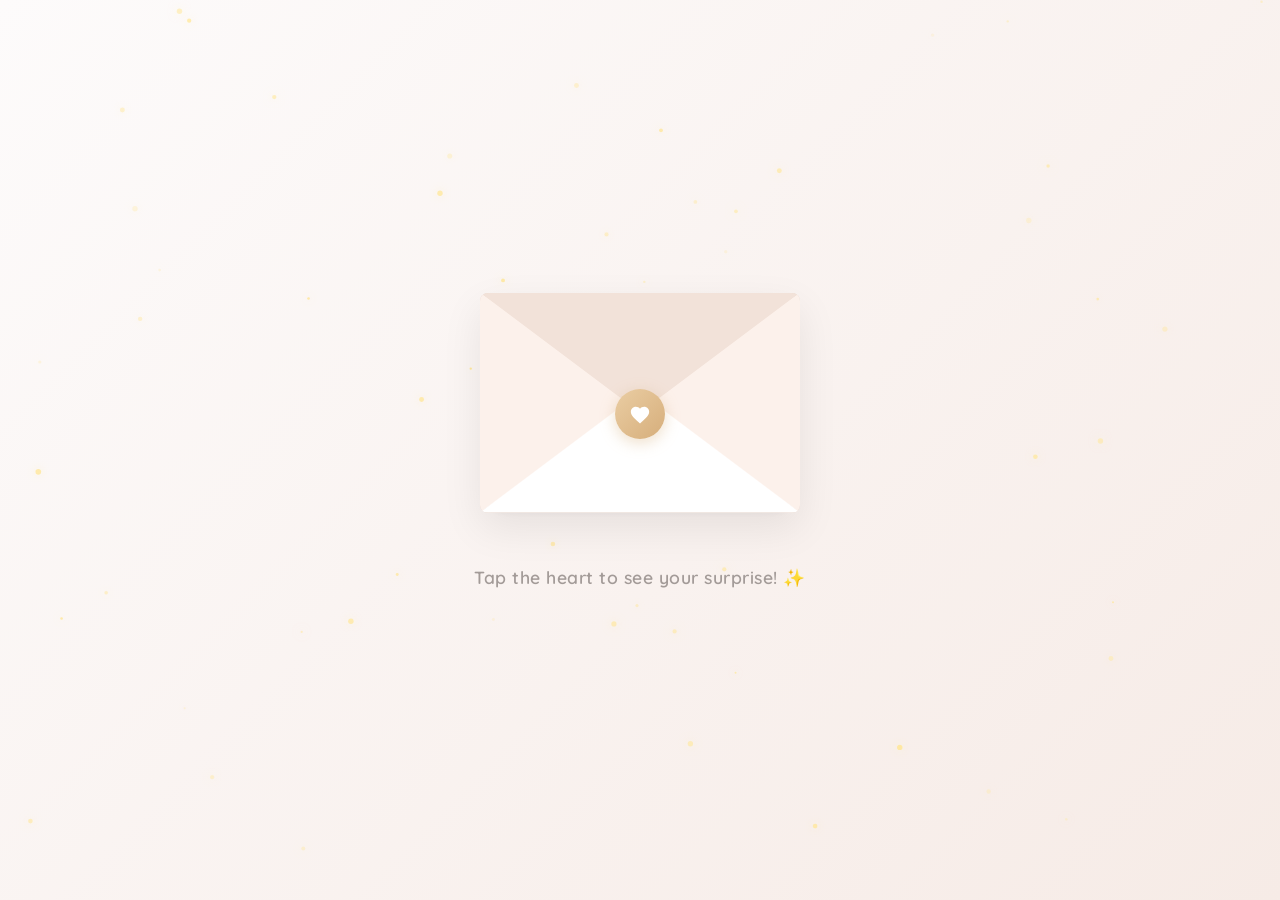
==== index.html @ c35f1fdc "Add files via upload" ====
<!DOCTYPE html>
<html lang="en">

<head>
    <meta charset="UTF-8">
    <meta name="viewport" content="width=device-width, initial-scale=1.0">
    <title>For You, Putta ❤️</title>
    <link rel="stylesheet" href="style.css">
    <link
        href="https://fonts.googleapis.com/css2?family=Dancing+Script:wght@700&family=Quicksand:wght@400;600;700&display=swap"
        rel="stylesheet">
</head>

<body>
    <canvas id="fireflies"></canvas>
    <div class="container">
        <div class="envelope-wrapper" id="envelope">
            <div class="envelope">
                <div class="flap"></div>
                <div class="pocket-left"></div>
                <div class="pocket-right"></div>
                <div class="pocket-bottom"></div>
                <div class="letter">
                    <div class="text">
                        <h1>Happy Mother's Day,<br>Putta ❤️</h1>
                        <p>You might not be my actual mom, but you sure act like one! 🙄</p>
                        <p>From scolding me for no reason, to taking care of my health (while still scolding me for not
                            listening), to stubbornly never listening to anything I say...</p>
                        <p>You really have the "Mom" role down perfectly.</p>
                        <div class="divider"></div>
                        <p>Jokes aside, thank you for always looking out for me and caring so much. I appreciate you,
                            Putta. ❤️</p>
                        <p class="ps">P.S. There's a little surprise coming your way soon! ❤️</p>
                    </div>
                </div>
                <div class="heart" id="heart">
                    <svg viewBox="0 0 24 24" fill="white">
                        <path
                            d="M12 21.35l-1.45-1.32C5.4 15.36 2 12.28 2 8.5 2 5.42 4.42 3 7.5 3c1.74 0 3.41.81 4.5 2.09C13.09 3.81 14.76 3 16.5 3 19.58 3 22 5.42 22 8.5c0 3.78-3.4 6.86-8.55 11.54L12 21.35z" />
                    </svg>
                </div>
            </div>
        </div>
        <p class="instruction">Tap the heart to see your surprise! ✨</p>
    </div>

    <canvas id="confetti"></canvas>

    <script src="script.js"></script>
</body>

</html>
---- style.css ----
* {
    margin: 0;
    padding: 0;
    box-sizing: border-box;
}

body {
    background: linear-gradient(135deg, #fdfbfb 0%, #f6ebe6 100%);
    height: 100vh;
    display: flex;
    justify-content: center;
    align-items: center;
    font-family: 'Quicksand', sans-serif;
    overflow: hidden;
}



.container {
    position: relative;
    display: flex;
    flex-direction: column;
    align-items: center;
    z-index: 10;
}

.envelope-wrapper {
    position: relative;
    width: 320px;
    height: 220px;
    cursor: pointer;
    transition: transform 0.3s cubic-bezier(0.175, 0.885, 0.32, 1.275);
    animation: dropIn 1s cubic-bezier(0.175, 0.885, 0.32, 1.275) forwards;
    transform: translateY(-80px) scale(0.9);
    opacity: 0;
    transform-style: preserve-3d;
}

@keyframes dropIn {
    to { transform: translateY(0) scale(1); opacity: 1; }
}

.envelope-wrapper:hover {
    transform: translateY(-5px);
}

.envelope {
    position: relative;
    width: 100%;
    height: 100%;
    background: #e8d5cc;
    border-radius: 8px;
    box-shadow: 0 15px 40px rgba(0,0,0,0.08);
}

.flap {
    position: absolute;
    top: 0;
    left: 0;
    width: 100%;
    height: 120px;
    background: #f2e2d9;
    clip-path: polygon(0 0, 50% 100%, 100% 0);
    transform-origin: top;
    transition: transform 0.6s cubic-bezier(0.4, 0, 0.2, 1), z-index 0.6s;
    z-index: 5;
    border-radius: 8px 8px 0 0;
}

.pocket-left {
    position: absolute;
    top: 0;
    left: 0;
    width: 160px;
    height: 100%;
    background: #fcf1eb;
    clip-path: polygon(0 0, 100% 50%, 0 100%);
    z-index: 4;
    border-radius: 8px 0 0 8px;
}

.pocket-right {
    position: absolute;
    top: 0;
    right: 0;
    width: 160px;
    height: 100%;
    background: #fcf1eb;
    clip-path: polygon(100% 0, 0 50%, 100% 100%);
    z-index: 4;
    border-radius: 0 8px 8px 0;
}

.pocket-bottom {
    position: absolute;
    bottom: 0;
    left: 0;
    width: 100%;
    height: 120px;
    background: #ffffff;
    clip-path: polygon(0 100%, 50% 0, 100% 100%);
    z-index: 4;
    border-radius: 0 0 8px 8px;
}

.letter {
    position: absolute;
    bottom: 5px;
    left: 10px;
    width: 300px;
    height: 200px;
    background: #ffffff;
    background-image: radial-gradient(circle at top right, #ffffff, #fdfbf7);
    border: 1px solid #f0e6e6;
    border-radius: 12px;
    box-shadow: 0 2px 10px rgba(0,0,0,0.1);
    transition: transform 0.8s cubic-bezier(0.4, 0, 0.2, 1), height 0.8s cubic-bezier(0.4, 0, 0.2, 1), width 0.8s cubic-bezier(0.4, 0, 0.2, 1), left 0.8s cubic-bezier(0.4, 0, 0.2, 1), top 0.8s cubic-bezier(0.4, 0, 0.2, 1), box-shadow 0.8s ease;
    z-index: 3;
    padding: 30px;
    display: flex;
    flex-direction: column;
    overflow: hidden;
}

.text {
    opacity: 0;
    height: 100%;
    display: flex;
    flex-direction: column;
    justify-content: center;
}

/* Staggered text animations */
.envelope-wrapper.open.fullscreen-letter .text > * {
    opacity: 0;
    transform: translateY(20px);
}

.envelope-wrapper.open.fullscreen-letter .text h1 { animation: fadeUp 0.8s ease 1.2s forwards; }
.envelope-wrapper.open.fullscreen-letter .text p:nth-child(2) { animation: fadeUp 0.8s ease 1.6s forwards; }
.envelope-wrapper.open.fullscreen-letter .text p:nth-child(3) { animation: fadeUp 0.8s ease 2.0s forwards; }
.envelope-wrapper.open.fullscreen-letter .text p:nth-child(4) { animation: fadeUp 0.8s ease 2.4s forwards; }
.envelope-wrapper.open.fullscreen-letter .text .divider { animation: fadeUp 0.8s ease 2.6s forwards; }
.envelope-wrapper.open.fullscreen-letter .text p:nth-child(6) { animation: fadeUp 0.8s ease 2.8s forwards; }
.envelope-wrapper.open.fullscreen-letter .text .ps { animation: fadeUp 0.8s ease 3.2s forwards; }

@keyframes fadeUp {
    to { opacity: 1; transform: translateY(0); }
}

h1 {
    font-family: 'Dancing Script', cursive;
    color: #c58386;
    font-size: 2.8rem;
    text-align: center;
    margin-bottom: 20px;
    line-height: 1.2;
}

p {
    font-size: 1.1rem;
    color: #6a6a6a;
    line-height: 1.7;
    margin-bottom: 15px;
    text-align: center;
    font-weight: 500;
}

.divider {
    width: 40px;
    height: 2px;
    background: #e8d5cc;
    margin: 10px auto 20px auto;
    border-radius: 2px;
}

.ps {
    margin-top: 20px;
    font-size: 0.95rem;
    font-style: italic;
    color: #b57a7d;
    background: #fdf8f5;
    padding: 12px 15px;
    border-radius: 8px;
    text-align: center;
    line-height: 1.5;
}

.heart {
    position: absolute;
    top: 55%;
    left: 50%;
    transform: translate(-50%, -50%);
    width: 50px;
    height: 50px;
    background: linear-gradient(135deg, #eacda3 0%, #d6ae7b 100%);
    border-radius: 50%;
    z-index: 6;
    transition: transform 0.4s cubic-bezier(0.175, 0.885, 0.32, 1.275), box-shadow 0.4s ease;
    display: flex;
    justify-content: center;
    align-items: center;
    box-shadow: 0 4px 15px rgba(214, 174, 123, 0.4);
}

.heart svg {
    width: 22px;
    height: 22px;
    margin-top: 2px;
}

.envelope-wrapper:hover .heart {
    transform: translate(-50%, -50%) scale(1.08);
    box-shadow: 0 6px 20px rgba(214, 174, 123, 0.6);
}

.instruction {
    margin-top: 50px;
    color: #a39b98;
    font-weight: 600;
    font-size: 1.1rem;
    opacity: 1;
    transition: opacity 0.4s ease;
    letter-spacing: 0.5px;
}

/* Open State */
.envelope-wrapper.open {
    cursor: default;
}

.envelope-wrapper.open:hover {
    transform: translateY(0);
}

.envelope-wrapper.open .flap {
    transform: rotateX(180deg);
    z-index: 2;
}

.envelope-wrapper.open .heart {
    opacity: 0;
    pointer-events: none;
}

.envelope-wrapper.open .letter {
    transform: translateY(-120px);
    z-index: 5;
}

.envelope-wrapper.open + .instruction {
    opacity: 0;
}

/* Fullscreen Letter State */
.envelope-wrapper.open.fullscreen-letter .envelope {
    background: transparent;
    box-shadow: none;
    transition: background 0.3s ease, box-shadow 0.3s ease;
}

.envelope-wrapper.open.fullscreen-letter .flap,
.envelope-wrapper.open.fullscreen-letter .pocket-left,
.envelope-wrapper.open.fullscreen-letter .pocket-right,
.envelope-wrapper.open.fullscreen-letter .pocket-bottom {
    opacity: 0;
    transition: opacity 0.3s ease;
}

.envelope-wrapper.open.fullscreen-letter .letter {
    position: fixed;
    top: 50%;
    left: 50%;
    transform: translate(-50%, -50%);
    width: 90vw;
    max-width: 500px;
    height: 85vh;
    max-height: 600px;
    z-index: 100;
    box-shadow: 0 25px 60px rgba(0,0,0,0.15);
    background: #ffffff;
    border-radius: 12px;
}

.envelope-wrapper.open.fullscreen-letter .text {
    opacity: 1;
}

@keyframes pulse {
    0% { box-shadow: 0 0 0 0 rgba(255, 107, 107, 0.6); }
    70% { box-shadow: 0 0 0 15px rgba(255, 107, 107, 0); }
    100% { box-shadow: 0 0 0 0 rgba(255, 107, 107, 0); }
}

canvas {
    position: absolute;
    top: 0;
    left: 0;
    width: 100%;
    height: 100%;
    pointer-events: none;
    z-index: 1000;
}

@media (max-height: 700px) {
    .envelope-wrapper.open.fullscreen-letter .letter {
        padding: 20px;
    }
    h1 {
        font-size: 2.2rem;
        margin-bottom: 10px;
    }
    p {
        font-size: 1rem;
        margin-bottom: 10px;
    }
}

/* Cinematic Background */
#fireflies {
    position: absolute;
    top: 0;
    left: 0;
    width: 100%;
    height: 100%;
    z-index: 1;
    pointer-events: none;
}
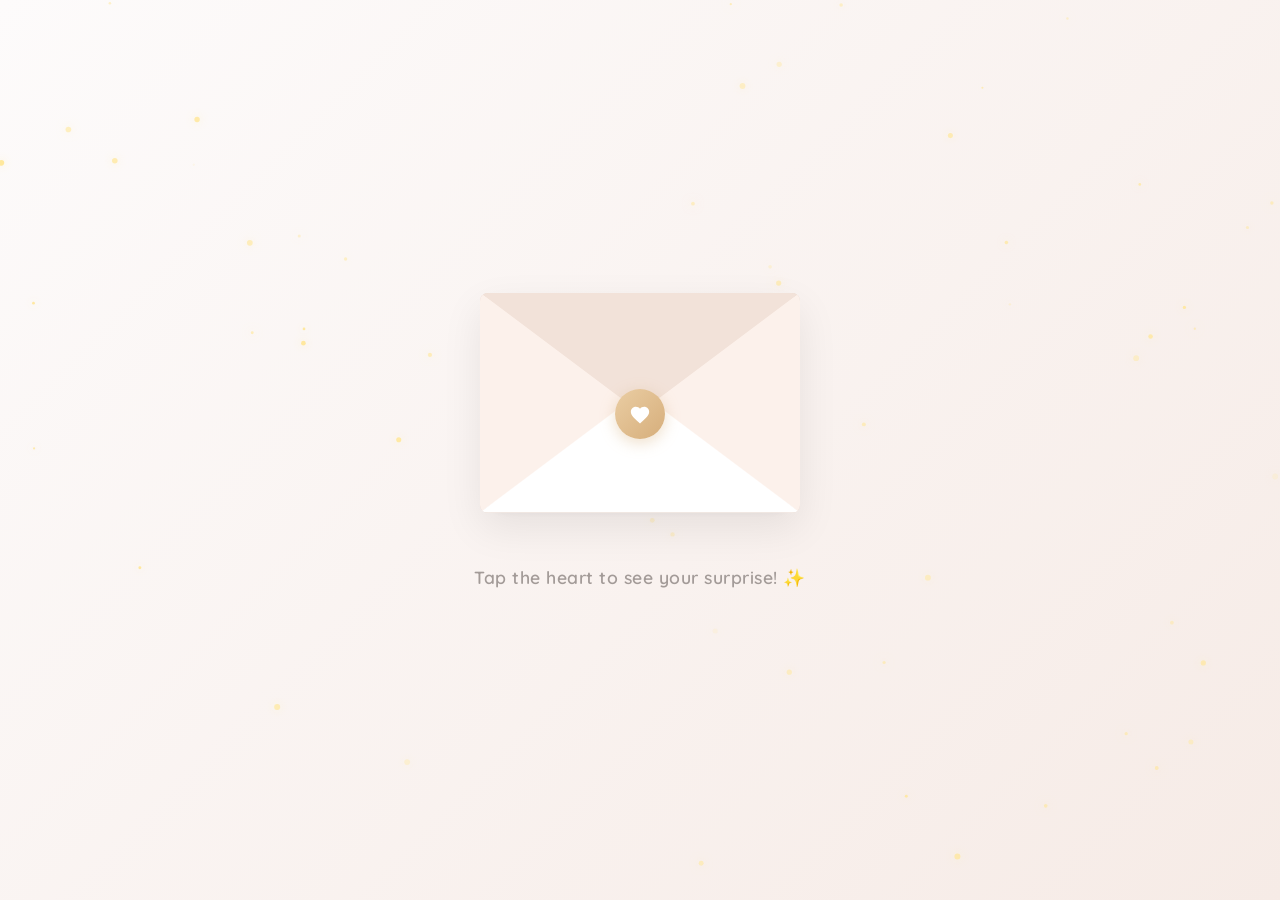
==== commit f01aa391: "Update index.html" ====
--- a/index.html
+++ b/index.html
@@ -49,4 +49,4 @@
     <script src="script.js"></script>
 </body>
 
-</html>+</html>
--- a/style.css
+++ b/style.css
@@ -37,7 +37,10 @@
 }
 
 @keyframes dropIn {
-    to { transform: translateY(0) scale(1); opacity: 1; }
+    to {
+        transform: translateY(0) scale(1);
+        opacity: 1;
+    }
 }
 
 .envelope-wrapper:hover {
@@ -50,7 +53,7 @@
     height: 100%;
     background: #e8d5cc;
     border-radius: 8px;
-    box-shadow: 0 15px 40px rgba(0,0,0,0.08);
+    box-shadow: 0 15px 40px rgba(0, 0, 0, 0.08);
 }
 
 .flap {
@@ -113,7 +116,7 @@
     background-image: radial-gradient(circle at top right, #ffffff, #fdfbf7);
     border: 1px solid #f0e6e6;
     border-radius: 12px;
-    box-shadow: 0 2px 10px rgba(0,0,0,0.1);
+    box-shadow: 0 2px 10px rgba(0, 0, 0, 0.1);
     transition: transform 0.8s cubic-bezier(0.4, 0, 0.2, 1), height 0.8s cubic-bezier(0.4, 0, 0.2, 1), width 0.8s cubic-bezier(0.4, 0, 0.2, 1), left 0.8s cubic-bezier(0.4, 0, 0.2, 1), top 0.8s cubic-bezier(0.4, 0, 0.2, 1), box-shadow 0.8s ease;
     z-index: 3;
     padding: 30px;
@@ -131,21 +134,44 @@
 }
 
 /* Staggered text animations */
-.envelope-wrapper.open.fullscreen-letter .text > * {
+.envelope-wrapper.open.fullscreen-letter .text>* {
     opacity: 0;
     transform: translateY(20px);
 }
 
-.envelope-wrapper.open.fullscreen-letter .text h1 { animation: fadeUp 0.8s ease 1.2s forwards; }
-.envelope-wrapper.open.fullscreen-letter .text p:nth-child(2) { animation: fadeUp 0.8s ease 1.6s forwards; }
-.envelope-wrapper.open.fullscreen-letter .text p:nth-child(3) { animation: fadeUp 0.8s ease 2.0s forwards; }
-.envelope-wrapper.open.fullscreen-letter .text p:nth-child(4) { animation: fadeUp 0.8s ease 2.4s forwards; }
-.envelope-wrapper.open.fullscreen-letter .text .divider { animation: fadeUp 0.8s ease 2.6s forwards; }
-.envelope-wrapper.open.fullscreen-letter .text p:nth-child(6) { animation: fadeUp 0.8s ease 2.8s forwards; }
-.envelope-wrapper.open.fullscreen-letter .text .ps { animation: fadeUp 0.8s ease 3.2s forwards; }
+.envelope-wrapper.open.fullscreen-letter .text h1 {
+    animation: fadeUp 0.8s ease 1.2s forwards;
+}
+
+.envelope-wrapper.open.fullscreen-letter .text p:nth-child(2) {
+    animation: fadeUp 0.8s ease 1.6s forwards;
+}
+
+.envelope-wrapper.open.fullscreen-letter .text p:nth-child(3) {
+    animation: fadeUp 0.8s ease 2.0s forwards;
+}
+
+.envelope-wrapper.open.fullscreen-letter .text p:nth-child(4) {
+    animation: fadeUp 0.8s ease 2.4s forwards;
+}
+
+.envelope-wrapper.open.fullscreen-letter .text .divider {
+    animation: fadeUp 0.8s ease 2.6s forwards;
+}
+
+.envelope-wrapper.open.fullscreen-letter .text p:nth-child(6) {
+    animation: fadeUp 0.8s ease 2.8s forwards;
+}
+
+.envelope-wrapper.open.fullscreen-letter .text .ps {
+    animation: fadeUp 0.8s ease 3.2s forwards;
+}
 
 @keyframes fadeUp {
-    to { opacity: 1; transform: translateY(0); }
+    to {
+        opacity: 1;
+        transform: translateY(0);
+    }
 }
 
 h1 {
@@ -248,7 +274,7 @@
     z-index: 5;
 }
 
-.envelope-wrapper.open + .instruction {
+.envelope-wrapper.open+.instruction {
     opacity: 0;
 }
 
@@ -277,9 +303,11 @@
     height: 85vh;
     max-height: 600px;
     z-index: 100;
-    box-shadow: 0 25px 60px rgba(0,0,0,0.15);
+    box-shadow: 0 25px 60px rgba(0, 0, 0, 0.15);
     background: #ffffff;
     border-radius: 12px;
+    overflow-y: auto;
+    overflow-x: hidden;
 }
 
 .envelope-wrapper.open.fullscreen-letter .text {
@@ -287,9 +315,17 @@
 }
 
 @keyframes pulse {
-    0% { box-shadow: 0 0 0 0 rgba(255, 107, 107, 0.6); }
-    70% { box-shadow: 0 0 0 15px rgba(255, 107, 107, 0); }
-    100% { box-shadow: 0 0 0 0 rgba(255, 107, 107, 0); }
+    0% {
+        box-shadow: 0 0 0 0 rgba(255, 107, 107, 0.6);
+    }
+
+    70% {
+        box-shadow: 0 0 0 15px rgba(255, 107, 107, 0);
+    }
+
+    100% {
+        box-shadow: 0 0 0 0 rgba(255, 107, 107, 0);
+    }
 }
 
 canvas {
@@ -302,17 +338,41 @@
     z-index: 1000;
 }
 
-@media (max-height: 700px) {
+@media (max-width: 600px),
+(max-height: 700px) {
+    .envelope-wrapper {
+        transform: translateY(-80px) scale(0.85);
+    }
+
     .envelope-wrapper.open.fullscreen-letter .letter {
-        padding: 20px;
-    }
+        padding: 25px 15px;
+        width: 92vw;
+        height: 85vh;
+        max-height: none;
+        display: block;
+    }
+
+    .envelope-wrapper.open.fullscreen-letter .text {
+        display: block;
+        height: auto;
+    }
+
     h1 {
-        font-size: 2.2rem;
+        font-size: 2rem;
         margin-bottom: 10px;
-    }
+        margin-top: 10px;
+    }
+
     p {
-        font-size: 1rem;
-        margin-bottom: 10px;
+        font-size: 0.95rem;
+        line-height: 1.5;
+        margin-bottom: 12px;
+    }
+
+    .ps {
+        font-size: 0.85rem;
+        padding: 10px;
+        margin-top: 15px;
     }
 }
 
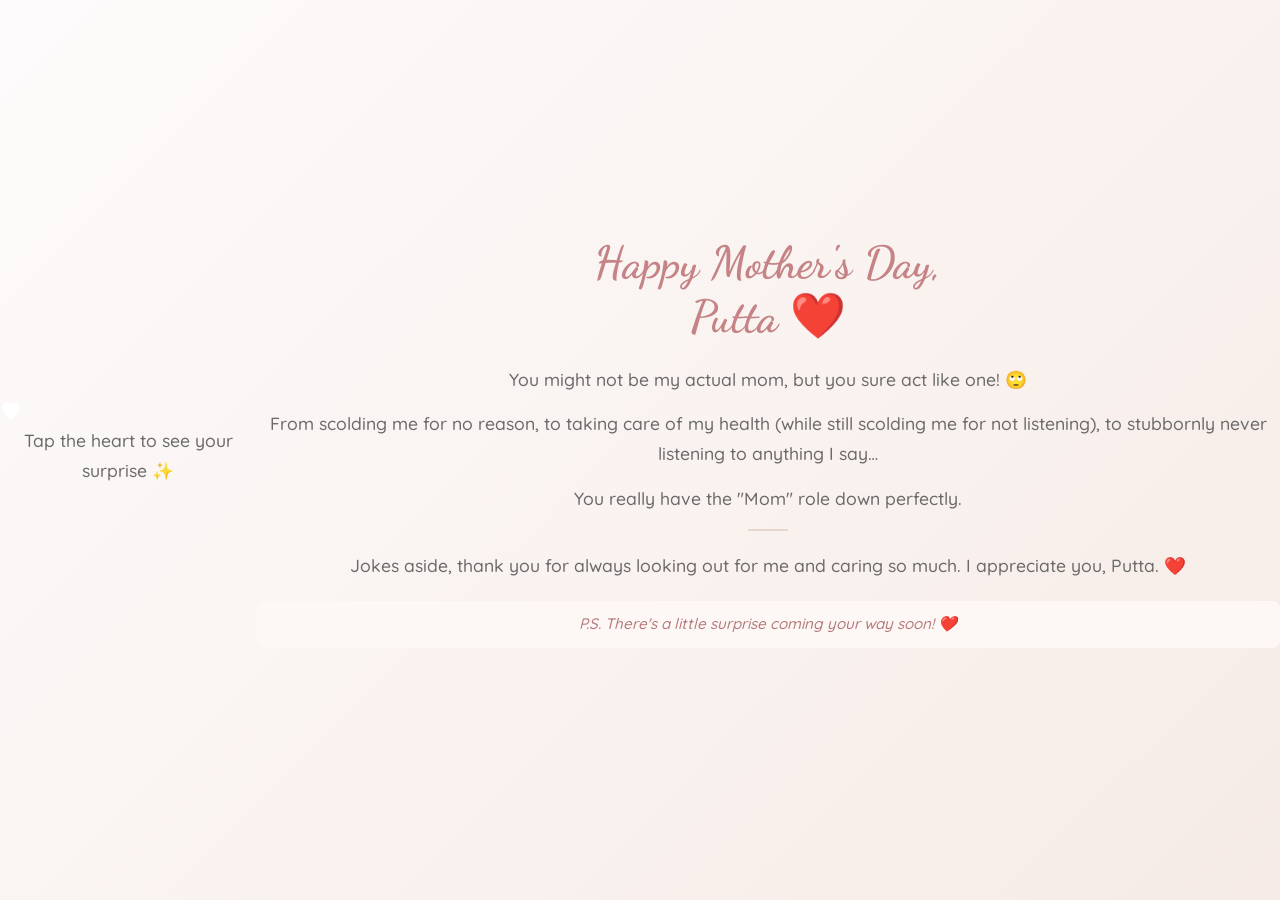
==== commit 9cd1a48a: "Update index.html" ====
--- a/index.html
+++ b/index.html
@@ -1,52 +1,56 @@
 <!DOCTYPE html>
 <html lang="en">
-
 <head>
     <meta charset="UTF-8">
     <meta name="viewport" content="width=device-width, initial-scale=1.0">
     <title>For You, Putta ❤️</title>
+    <link href="https://fonts.googleapis.com/css2?family=Dancing+Script:wght@700&family=Quicksand:wght@400;500;600;700&display=swap" rel="stylesheet">
     <link rel="stylesheet" href="style.css">
-    <link
-        href="https://fonts.googleapis.com/css2?family=Dancing+Script:wght@700&family=Quicksand:wght@400;600;700&display=swap"
-        rel="stylesheet">
 </head>
+<body>
 
-<body>
+    <!-- Firefly particles background -->
     <canvas id="fireflies"></canvas>
-    <div class="container">
-        <div class="envelope-wrapper" id="envelope">
-            <div class="envelope">
-                <div class="flap"></div>
-                <div class="pocket-left"></div>
-                <div class="pocket-right"></div>
-                <div class="pocket-bottom"></div>
-                <div class="letter">
-                    <div class="text">
-                        <h1>Happy Mother's Day,<br>Putta ❤️</h1>
-                        <p>You might not be my actual mom, but you sure act like one! 🙄</p>
-                        <p>From scolding me for no reason, to taking care of my health (while still scolding me for not
-                            listening), to stubbornly never listening to anything I say...</p>
-                        <p>You really have the "Mom" role down perfectly.</p>
-                        <div class="divider"></div>
-                        <p>Jokes aside, thank you for always looking out for me and caring so much. I appreciate you,
-                            Putta. ❤️</p>
-                        <p class="ps">P.S. There's a little surprise coming your way soon! ❤️</p>
-                    </div>
-                </div>
-                <div class="heart" id="heart">
-                    <svg viewBox="0 0 24 24" fill="white">
-                        <path
-                            d="M12 21.35l-1.45-1.32C5.4 15.36 2 12.28 2 8.5 2 5.42 4.42 3 7.5 3c1.74 0 3.41.81 4.5 2.09C13.09 3.81 14.76 3 16.5 3 19.58 3 22 5.42 22 8.5c0 3.78-3.4 6.86-8.55 11.54L12 21.35z" />
+
+    <!-- Confetti/petal canvas (on top) -->
+    <canvas id="confetti"></canvas>
+
+    <!-- ===== STEP 1: Envelope Landing ===== -->
+    <div id="landing" class="landing">
+        <div class="envelope-box" id="envelopeBox">
+            <!-- envelope back -->
+            <div class="env-body">
+                <div class="env-left"></div>
+                <div class="env-right"></div>
+                <div class="env-bottom"></div>
+                <!-- The flap -->
+                <div class="env-flap" id="envFlap"></div>
+                <!-- Letter peeking inside -->
+                <div class="env-letter-peek" id="letterPeek"></div>
+                <!-- Wax seal / heart button -->
+                <div class="seal" id="seal">
+                    <svg viewBox="0 0 24 24" fill="white" width="22" height="22">
+                        <path d="M12 21.35l-1.45-1.32C5.4 15.36 2 12.28 2 8.5 2 5.42 4.42 3 7.5 3c1.74 0 3.41.81 4.5 2.09C13.09 3.81 14.76 3 16.5 3 19.58 3 22 5.42 22 8.5c0 3.78-3.4 6.86-8.55 11.54L12 21.35z"/>
                     </svg>
                 </div>
             </div>
         </div>
-        <p class="instruction">Tap the heart to see your surprise! ✨</p>
+        <p class="hint" id="hint">Tap the heart to see your surprise ✨</p>
     </div>
 
-    <canvas id="confetti"></canvas>
+    <!-- ===== STEP 2: Full-page Letter ===== -->
+    <div id="letterPage" class="letter-page hidden">
+        <div class="letter-card" id="letterCard">
+            <h1 class="letter-title anim" data-delay="0">Happy Mother's Day,<br>Putta ❤️</h1>
+            <p class="anim" data-delay="1">You might not be my actual mom, but you sure act like one! 🙄</p>
+            <p class="anim" data-delay="2">From scolding me for no reason, to taking care of my health (while still scolding me for not listening), to stubbornly never listening to anything I say…</p>
+            <p class="anim" data-delay="3">You really have the "Mom" role down perfectly.</p>
+            <div class="divider anim" data-delay="4"></div>
+            <p class="anim" data-delay="5">Jokes aside, thank you for always looking out for me and caring so much. I appreciate you, Putta. ❤️</p>
+            <p class="ps anim" data-delay="6">P.S. There's a little surprise coming your way soon! ❤️</p>
+        </div>
+    </div>
 
     <script src="script.js"></script>
 </body>
-
 </html>
--- a/style.css
+++ b/style.css
@@ -308,10 +308,18 @@
     border-radius: 12px;
     overflow-y: auto;
     overflow-x: hidden;
+    
+    /* Bulletproof layout override */
+    display: block !important;
+    padding: 30px 20px;
+    box-sizing: border-box;
 }
 
 .envelope-wrapper.open.fullscreen-letter .text {
     opacity: 1;
+    display: block !important;
+    height: auto !important;
+    margin: 0;
 }
 
 @keyframes pulse {
@@ -346,15 +354,15 @@
 
     .envelope-wrapper.open.fullscreen-letter .letter {
         padding: 25px 15px;
-        width: 92vw;
+        width: 95vw;
         height: 85vh;
         max-height: none;
-        display: block;
+        display: block !important;
     }
 
     .envelope-wrapper.open.fullscreen-letter .text {
-        display: block;
-        height: auto;
+        display: block !important;
+        height: auto !important;
     }
 
     h1 {
